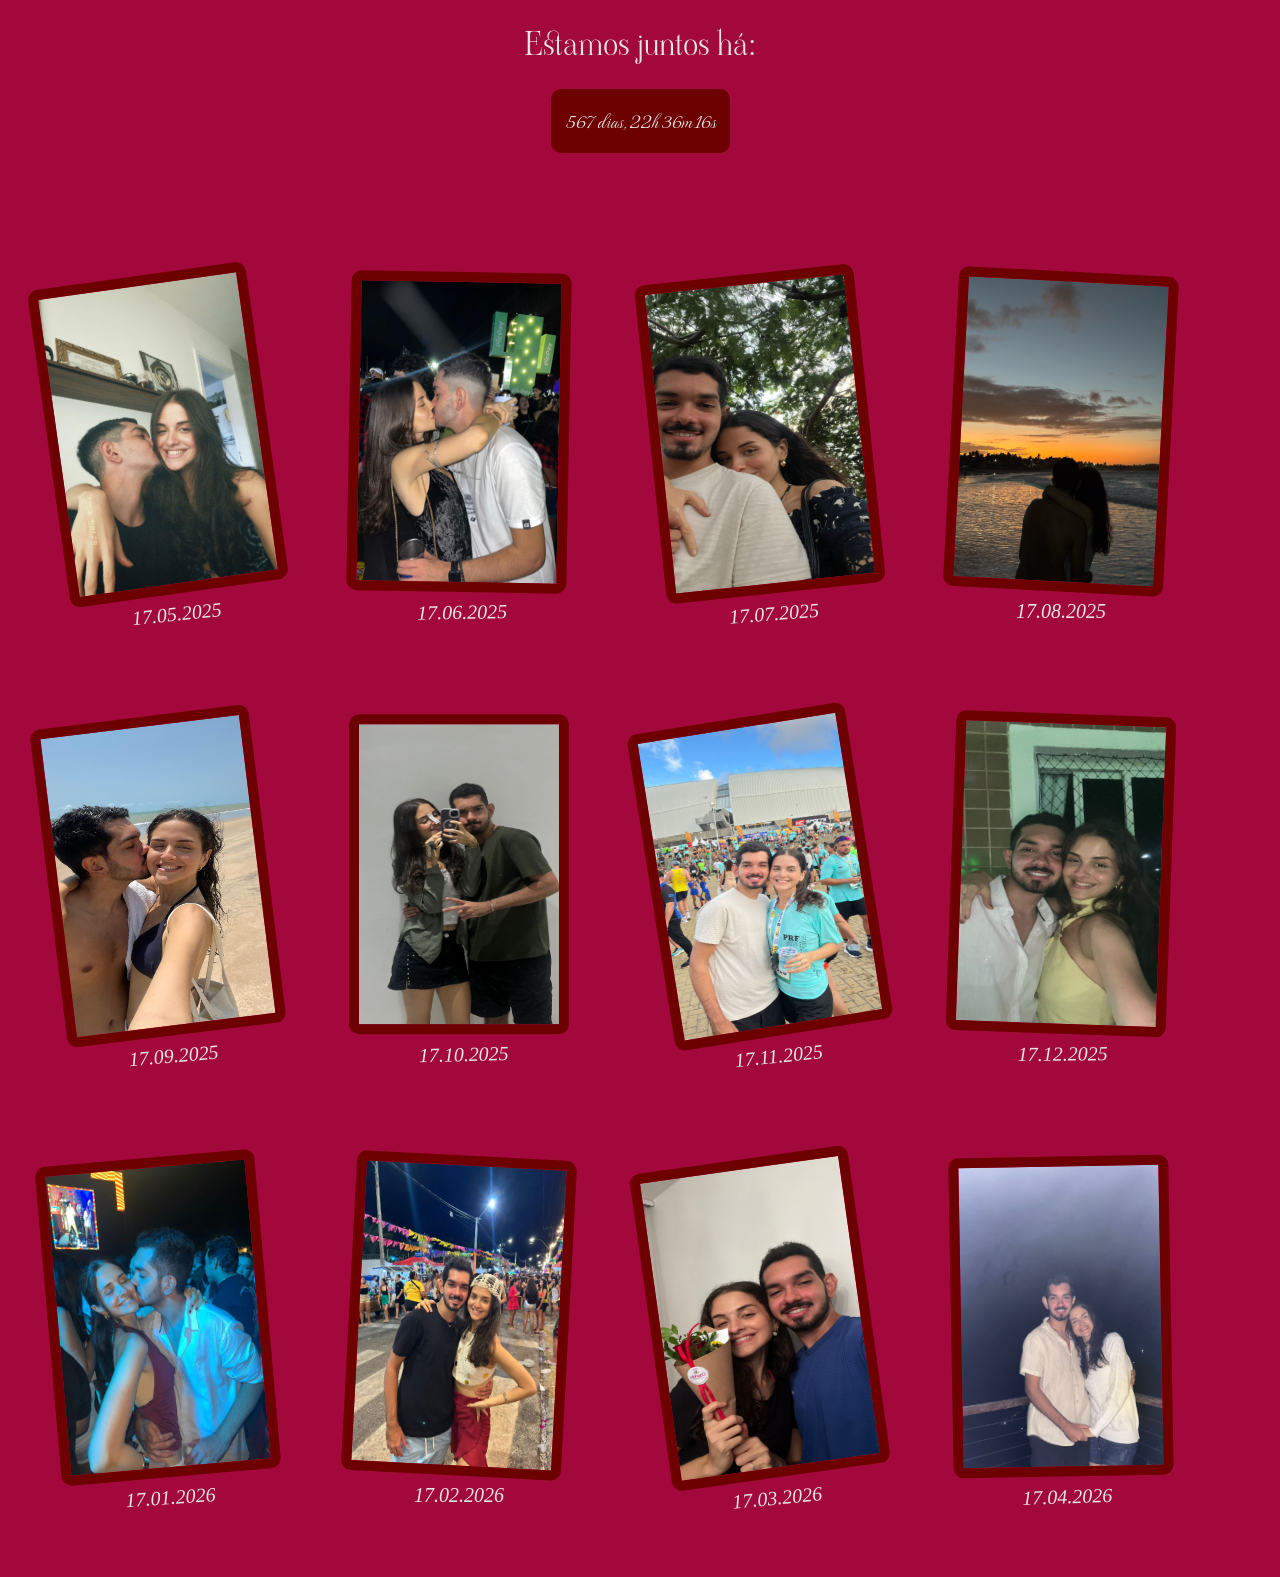
==== index.html @ 106ada2d "primeiro commit" ====
<!DOCTYPE html>
<html lang="pt-br">
<head>
    <meta charset="UTF-8">
    <meta name="viewport" content="width=device-width, initial-scale=1.0">
    <link rel="stylesheet" href="CSS/estilo.css">
    <title>Principal</title>
</head>
<body style="background-color: rgb(163, 8, 60);">
    <div id="contador">
        <h1>Estamos juntos há: </h1>
        <div id="tempo"> Carregando...</div>
    </div>
    <main class="galeria">
        <div class="mes">
            <div class="foto">
                <a href="meses/1.html"><img src="imgs/maio 25/IMG-20250518-WA0020.jpg" class="imagem"></a>
                <p class="legenda">17.05.2025</p>
            </div>
        </div>

         <div class="mes">
            <div class="foto">
                <a href="meses/2.html"><img src="imgs/junho 25/IMG-20250615-WA0016.jpg" id="extra"></a>
                <p class="legenda">17.06.2025</p>
            </div>
        </div>

         <div class="mes">
            <div class="foto">
                <a href="meses/3.html"><img src="imgs/julho 25/IMG-20250717-WA0060.jpg" class="imagem"></a>
                <p class="legenda">17.07.2025</p>
            </div>
        </div>

         <div class="mes">
            <div class="foto">
                <a href="meses/4.html"><img src="imgs/agosto 25/IMG-20250802-WA0084.jpg" class="imagem"></a>
                <p class="legenda">17.08.2025</p>
            </div>
        </div>

         <div class="mes">
            <div class="foto">
                <a href="meses/5.html"><img src="imgs/setembro 25/IMG-20250907-WA0021.jpg" class="imagem"></a>
                <p class="legenda">17.09.2025</p>
            </div>
        </div>

         <div class="mes">
            <div class="foto">
                <a href="meses/6.html"><img src="imgs/outubro 25/IMG-20251011-WA0046.jpg" class="imagem"></a>
                <p class="legenda">17.10.2025</p>
            </div>
        </div>

         <div class="mes">
            <div class="foto">
                <a href="meses/7.html"><img src="imgs/novembro 25/IMG-20251109-WA0006.jpg" class="imagem"></a>
                <p class="legenda">17.11.2025</p>
            </div>
        </div>

         <div class="mes">
            <div class="foto">
                <a href="meses/8.html"><img src="imgs/dezembro 25/IMG-20260101-WA0059.jpg" class="imagem"></a>
                <p class="legenda">17.12.2025</p>
            </div>
        </div>
         <div class="mes">
            <div class="foto">
                <a href="meses/9.html"><img src="imgs/janeiro 26/IMG-20260104-WA0108.jpg" class="imagem"></a>
                <p class="legenda">17.01.2026</p>
            </div>
        </div>
         <div class="mes">
            <div class="foto">
                <a href="meses/10.html"><img src="imgs/fevereiro 26/IMG-20260217-WA0017.jpg" class="imagem"></a>
                <p class="legenda">17.02.2026</p>
            </div>
        </div>
         <div class="mes">
            <div class="foto">
                <a href="meses/11.html"><img src="imgs/março 26/IMG-20260310-WA0022.jpg" class="imagem"></a>
                <p class="legenda">17.03.2026</p>
            </div>
        </div>
         <div class="mes">
            <div class="foto">
                <a href="meses/12.html"><img src="imgs/abril 26/IMG-20260418-WA0083.jpg" class="imagem"></a>
                <p class="legenda">17.04.2026</p>
            </div>
        </div>

        
    </main>
    
<script>

    const elementos = document.querySelectorAll('.mes');

    const observer = new IntersectionObserver((entries) => {
        entries.forEach(entry => {
            if (entry.isIntersecting) {
                entry.target.classList.add('visivel');
            }
        });
    }, {
        threshold: 0.1 // dispara quando 10% do elemento aparece na tela
    });

    elementos.forEach(el => observer.observe(el));

    const dataInicio = new Date(2025, 4, 17, 0, 0, 0); 

    function atualizarCronometro() {
        const agora = new Date();
        const diferenca = agora - dataInicio;

        const dias = Math.floor(diferenca / (1000 * 60 * 60 * 24));
        const horas = Math.floor((diferenca / (1000 * 60 * 60)) % 24);
        const minutos = Math.floor((diferenca / 1000 / 60) % 60);
        const segundos = Math.floor((diferenca / 1000) % 60);

        document.getElementById("tempo").innerHTML = 
            dias + " dias, " + horas + "h " + minutos + "m " + segundos + "s";
    }

    setInterval(atualizarCronometro, 1000);
    atualizarCronometro();
</script>
</body>
</html>
---- CSS/estilo.css ----
@import url('https://fonts.googleapis.com/css2?family=MonteCarlo&family=Viaoda+Libre&display=swap');

h1{
    text-align: center;
    font-family: "Viaoda Libre", serif;
    font-weight: 400;
    font-style: normal;

}

h2{
    text-align: center;
    margin-top: 5px;
    font-family: "MonteCarlo", cursive;
    font-weight: 400;
    font-size: 30px;
    color: white;
}

.galeria{
    display: grid;
    grid-template-columns: repeat(4, 1fr); 
    gap: 20px;
    padding: 40px;
    max-width: 1200px;
    margin: 0 auto;
}

.imagem{
    width: 200px;
    max-width: 200px;
    height: 300px;
    border: 10px solid rgb(109, 1, 1);
    border-radius: 10px;
    margin-top: 50px;
}

.mes{
    opacity: 0;
    transform: translateY(40px);
    transition: opacity 0.6s ease, transform 0.6s ease;
    display: flex;
    align-items: flex-start;
    gap: 15px;
}

.mes.visivel {
    opacity: 1;
    transform: translateY(0) rotate(var(--rot, 0deg));
}

.mes:nth-child(1) .imagem { transform: rotate(-2deg); }
.mes:nth-child(2) .imagem { transform: rotate(7deg); }
.mes:nth-child(3) .imagem { transform: rotate(-1.5deg); }
.mes:nth-child(4) .imagem { transform: rotate(3deg); }
.mes:nth-child(5) .imagem { transform: rotate(-2deg); }
.mes:nth-child(6) .imagem { transform: rotate(1.5deg); }
.mes:nth-child(7) .imagem { transform: rotate(-3deg); }
.mes:nth-child(8) .imagem { transform: rotate(2.5deg); }
.mes:nth-child(9) .imagem { transform: rotate(-1deg); }
.mes:nth-child(10) .imagem { transform: rotate(3deg); }
.mes:nth-child(11) .imagem { transform: rotate(-2.5deg); }
.mes:nth-child(12) .imagem { transform: rotate(1deg); }

.mes:nth-child(2) #extra { transform: rotate(2deg); }

.mes:nth-child(1)  { transition-delay: 0.05s; --rot: -3deg; }
.mes:nth-child(2)  { transition-delay: 0.1s;  --rot: 2deg; }
.mes:nth-child(3)  { transition-delay: 0.15s; --rot: -1.5deg; }
.mes:nth-child(4)  { transition-delay: 0.2s;  --rot: 3deg; }
.mes:nth-child(5)  { transition-delay: 0.25s; --rot: -2deg; }
.mes:nth-child(6)  { transition-delay: 0.3s;  --rot: 1.5deg; }
.mes:nth-child(7)  { transition-delay: 0.35s; --rot: -3deg; }
.mes:nth-child(8)  { transition-delay: 0.4s;  --rot: 2.5deg; }
.mes:nth-child(9)  { transition-delay: 0.45s; --rot: -1deg; }
.mes:nth-child(10) { transition-delay: 0.5s;  --rot: 3deg; }
.mes:nth-child(11) { transition-delay: 0.55s; --rot: -2.5deg; }
.mes:nth-child(12) { transition-delay: 0.6s;  --rot: 1deg; }

.imagem:hover, #extra:hover {
    transform: rotate(0deg) scale(1.1);
    z-index: 10;
    position: relative;
}

.foto{
    display: flex;
    flex-direction: column;
    align-items: center;
    transition: 0.2s;
}

.foto:nth-child(even) {
    transform: rotate(3deg);
    margin-top: 20px;
}

.foto:nth-child(odd) {
    transform: rotate(-3deg);
}

.foto:hover {
    transform: rotate(0deg) scale(1.1);
    z-index: 10;
}

.legenda{
    font-size: 20px;
    color: #e6e6e6; 
    margin-top: 5px; 
    font-style: italic;
    text-align: center;
}

#extra{ 
    width: 200px;
    height: 300px;
    margin-top: 50px;
    border: 10px solid rgb(109, 1, 1);
    border-radius: 10px;

}

#contador {
    text-align: center;
    color: #e6e6e6;
    margin-bottom: 30px;
}

#tempo {
    font-family: "MonteCarlo", cursive;
    font-weight: 400;
    font-size: 20px;
    font-style: normal;
    background: rgb(109, 1, 1);
    padding: 15px;
    border-radius: 10px;
    display: inline-block;
}

.topo{
    text-align: center;
    color: aliceblue;
}

.texto{
    background: gray;
    display: inline-block;
    vertical-align: top;
    width: 100%;
    background: rgba(128, 128, 128, 0.5);
    padding: 30px;
    box-sizing: border-box;
    border-radius: 10px;
    line-height: 1.8;
    color: white;
    box-sizing: border-box;

}

.fotos{
    float: right;
    width: 55%;
    
}

.recodacoes{
    max-width: 200px;
    border: 10px solid rgb(109, 1, 1);
    border-radius: 10px;
    margin-left: 5%;
    transition: 0.3s;
}

.recodacoes:nth-child(even) {
    transform: rotate(3deg);
    margin-top: 20px;
}

.recodacoes:nth-child(odd) {
    transform: rotate(-3deg);
}

.recodacoes:hover {
    transform: rotate(0deg) scale(1.1);
    z-index: 10;
}

.esquerda{
    display: inline-block;
    vertical-align: top;
    width: 40%;
}

.botao {
    display: block; 
    width: fit-content;
    margin: 100px auto 0 auto; 
    padding: 12px 25px;
    background-color: rgb(109, 1, 1);
    color: white;
    text-decoration: none;
    border-radius: 8px;
    font-weight: bold;
    text-align: center;
    transition: 0.3s;
}

.botao:hover {
    background-color: #e6e6e6;
    color: rgb(109, 1, 1);
    transform: translateY(-3px); 
}

@media (max-width: 768px) {

    .esquerda, .fotos {
        display: block;
        width: 100%;
        float: none; 
    }

    .texto {
        width: 100%;
        padding: 20px;
    }

    .fotos {
        padding: 20px 10px;
        width: 100%;
        box-sizing: border-box;
    }

   .grid {
        display: grid;
        grid-template-columns: 1fr 1fr;
        gap: 20px;
        justify-items: center;
    }

    .mes {
        flex-direction: column;
        align-items: center;
    }
    .galeria {
        grid-template-columns: 1fr 1fr;
        gap: 15px;
        padding: 20px;
    }

    .imagem {
         width: 100%;
        max-width: 100%;
        height: 180px;
        object-fit: cover;
    }

    #extra {
        width: 100%;
        max-width: 100%;
        height: 180px;
        object-fit: cover;
        margin-top: 0;
    }

    .legenda {
        font-size: 14px;
    }

    .recodacoes {
        max-width: 60%;
        height: auto;   
    }

    .botao {
        margin: 30px auto; 
    }
}
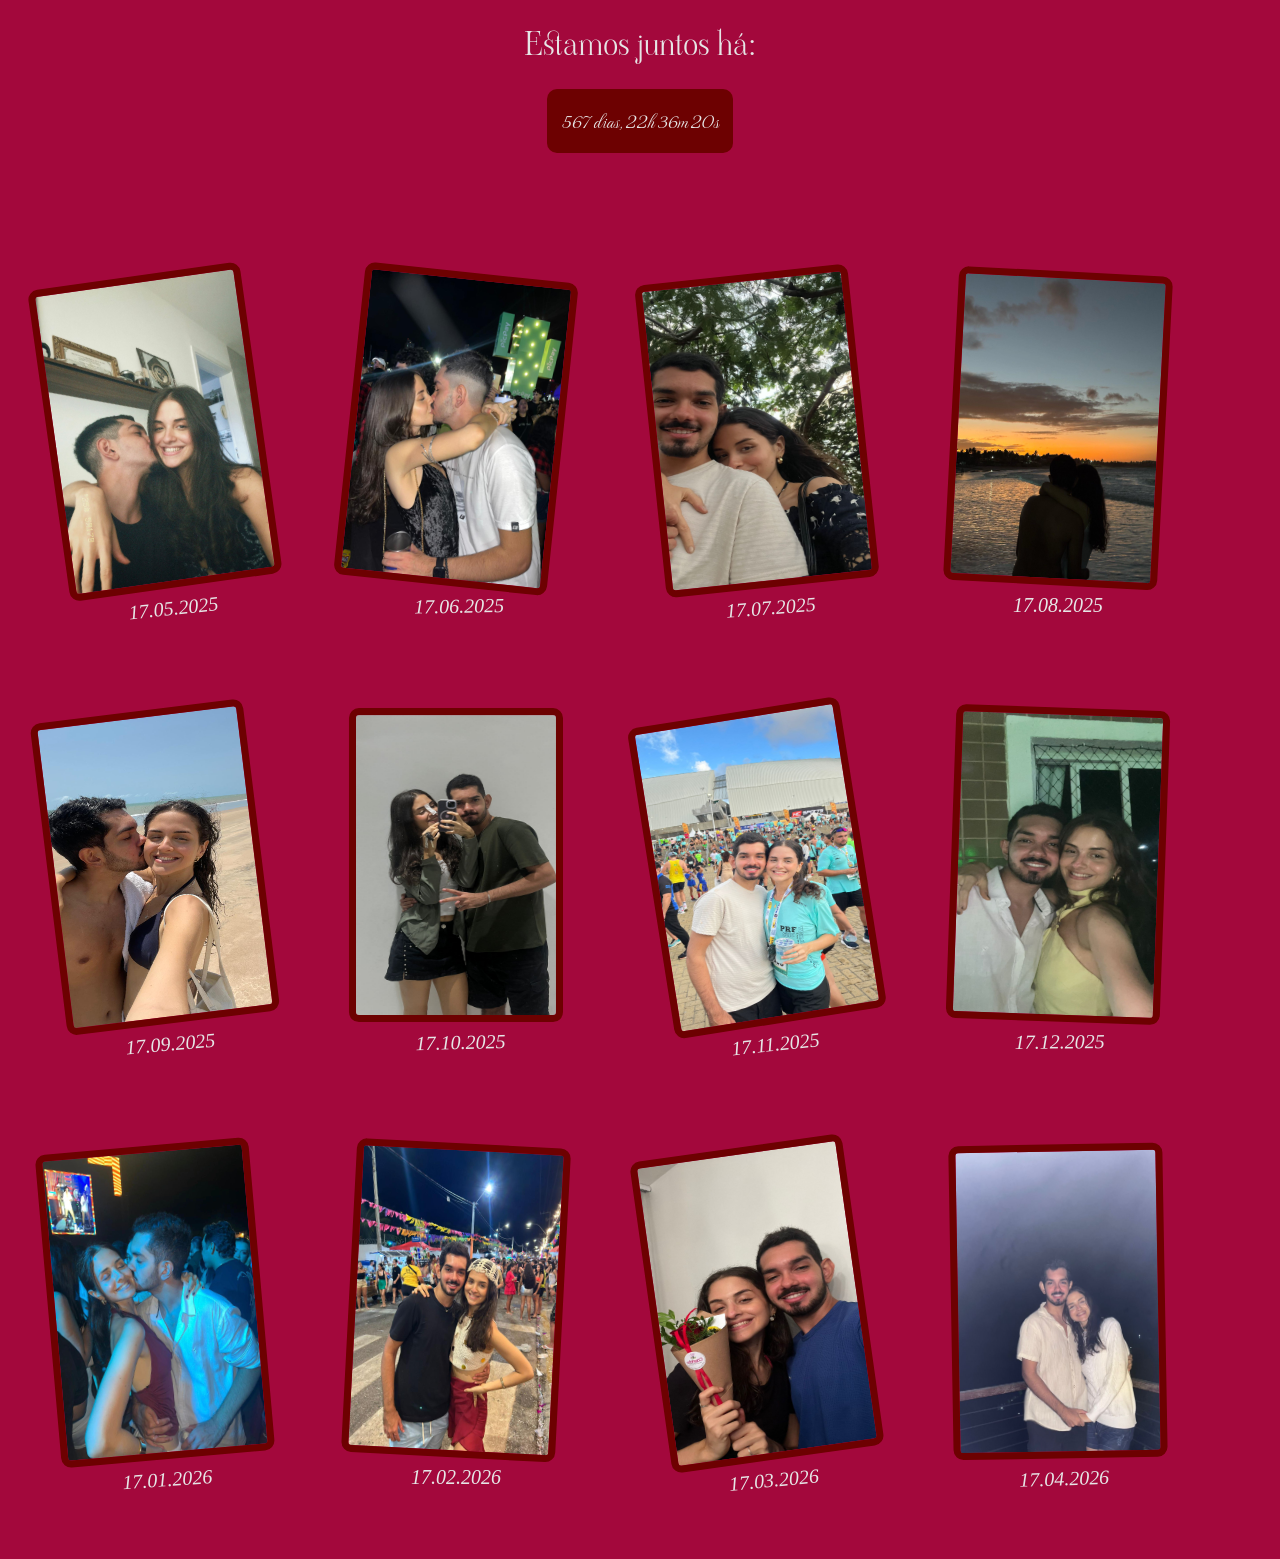
==== commit 3ec4342b: "atualizações" ====
--- a/index.html
+++ b/index.html
@@ -21,7 +21,7 @@
 
          <div class="mes">
             <div class="foto">
-                <a href="meses/2.html"><img src="imgs/junho 25/IMG-20250615-WA0016.jpg" id="extra"></a>
+                <a href="meses/2.html"><img src="imgs/junho 25/IMG-20250615-WA0016.jpg" class="imagem"></a>
                 <p class="legenda">17.06.2025</p>
             </div>
         </div>
--- a/CSS/estilo.css
+++ b/CSS/estilo.css
@@ -30,7 +30,7 @@
     width: 200px;
     max-width: 200px;
     height: 300px;
-    border: 10px solid rgb(109, 1, 1);
+    border: 7px solid rgb(109, 1, 1);
     border-radius: 10px;
     margin-top: 50px;
 }
@@ -112,15 +112,6 @@
     text-align: center;
 }
 
-#extra{ 
-    width: 200px;
-    height: 300px;
-    margin-top: 50px;
-    border: 10px solid rgb(109, 1, 1);
-    border-radius: 10px;
-
-}
-
 #contador {
     text-align: center;
     color: #e6e6e6;
